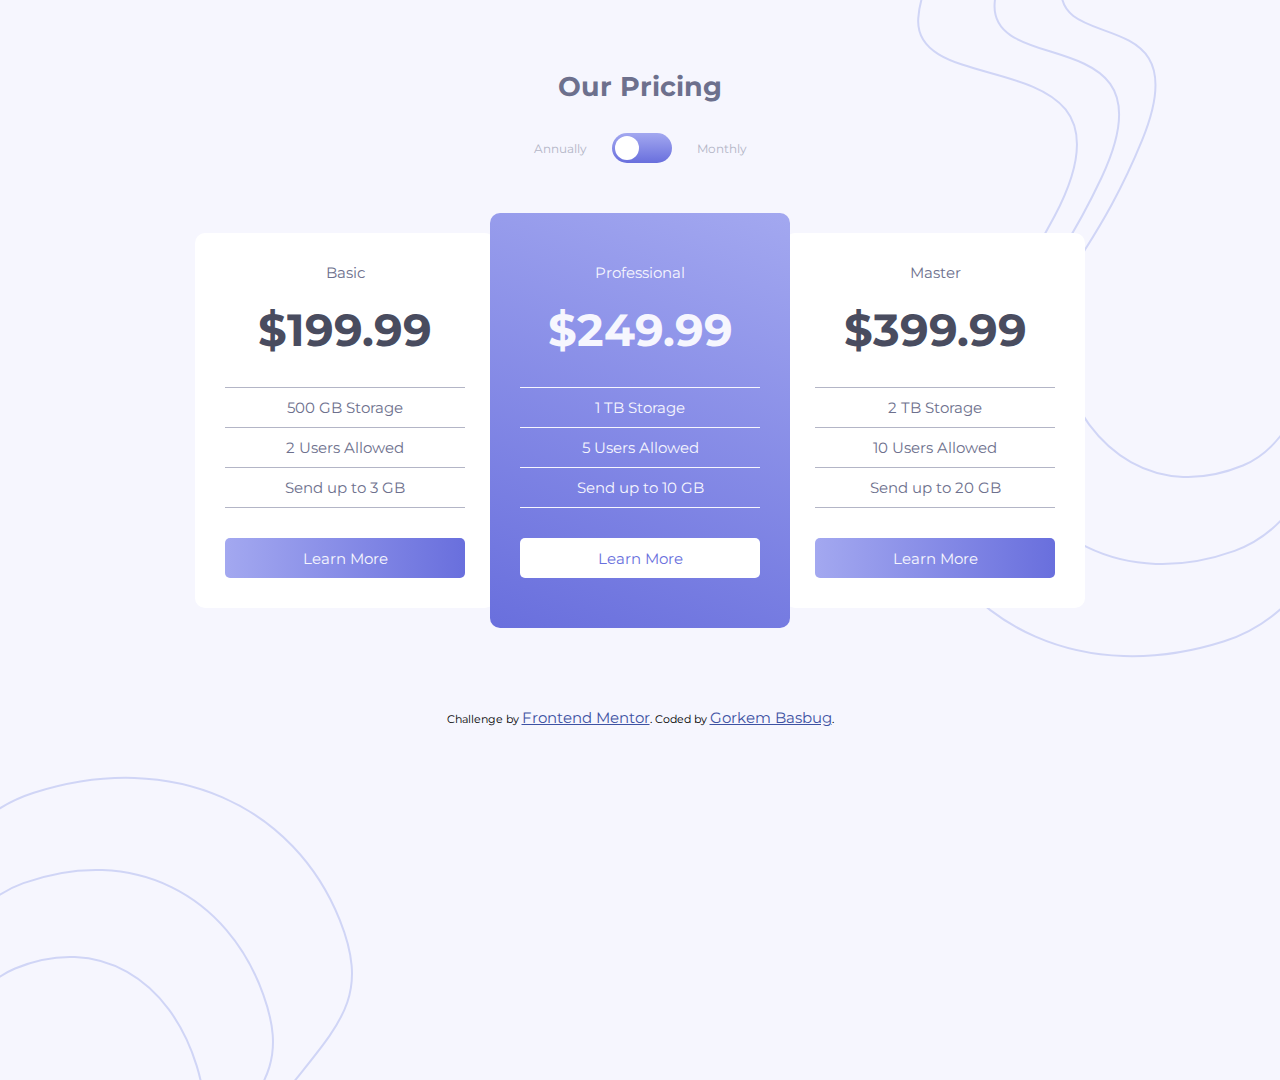
==== pricing-component-with-toggle-master/index.html @ eaf758b0 "completed" ====
<!DOCTYPE html>
<html lang="en">
<head>
  <meta charset="UTF-8">
  <meta name="viewport" content="width=device-width, initial-scale=1.0"> <!-- displays site properly based on user's device -->
  <link rel="preconnect" href="https://fonts.gstatic.com">
  <link href="https://fonts.googleapis.com/css2?family=Montserrat:ital,wght@1,700&display=swap" rel="stylesheet">
  <link rel="icon" type="image/png" sizes="32x32" href="./images/favicon-32x32.png">
  <link rel="stylesheet" href="./css/style.css">
  <title>Frontend Mentor | [Challenge Name Here]</title>

  <!-- Feel free to remove these styles or customise in your own stylesheet 👍 -->
  <style>
    .attribution { font-size: 11px; text-align: center; margin-top: 100px; }
    .attribution a { color: hsl(228, 45%, 44%); }
    
  </style>
</head>
<body>
  <main>
    <h1 class="title">Our Pricing</h1>
    <div class="bar">
      <span>Annually</span>
      <input onchange="myFunction()" type="checkbox" id="toggle">
      <label for="toggle"></label>
      <span>Monthly</span>
    </div>
    <div class="flex-grid">
      <article class="col">
        <span>Basic</span>
        <h1 id="basicPrice">$199.99</h1>
        <ul>
          <li>500 GB Storage</li>
          <li>2 Users Allowed</li>
          <li>Send up to 3 GB</li>
        </ul>
        <button>Learn More</button>
      </article>
      <article class="col">
        <span>Professional</span>
        <h1 id="proPrice">$249.99</h1>
        <ul>
          <li>1 TB Storage</li>
          <li>5 Users Allowed</li>
          <li>Send up to 10 GB</li>
        </ul>
        <button>Learn More</button>
      </article>

      <article class="col">
        <span>Master</span>
        <h1 id="masterPrice">$399.99</h1>
        <ul>
          <li>2 TB Storage</li>
          <li>10 Users Allowed</li>
          <li>Send up to 20 GB</li>
        </ul>
        <button>Learn More</button>
      </article>
    </div>
    <div class="attribution">
      Challenge by <a href="https://www.frontendmentor.io?ref=challenge" target="_blank">Frontend Mentor</a>. 
      Coded by <a href="https://www.frontendmentor.io/profile/gbasbu">Gorkem Basbug</a>.
    </div>
  </main>
  <script src="./js/script.js"></script>
</body>
</html>
---- pricing-component-with-toggle-master/css/style.css ----
* {
  margin: 0;
  padding: 0;
  -webkit-box-sizing: border-box;
          box-sizing: border-box;
  font-size: 15px;
  font-family: 'Montserrat', sans-serif;
}

body {
  min-height: 120vh;
  background-color: #f6f6fe;
  background-image: url(../images/bg-bottom.svg), url(../images/bg-top.svg);
  background-position: left bottom , right top;
  background-repeat: no-repeat;
  text-align: center;
  position: relative;
}

@media (max-width: 500px) {
  body {
    background: none;
    background-image: url(../images/bg-top.svg);
    background-position: 300px top;
    background-repeat: no-repeat;
    background-color: #f6f6fe;
  }
}

@media (max-width: 375px) {
  body {
    background-position: 200px top;
  }
}

main {
  width: 100%;
  height: 100%;
  position: absolute;
  left: 50%;
  top: 50%;
  -webkit-transform: translate(-50%, -50%);
          transform: translate(-50%, -50%);
}

main .title {
  font-size: 1.8rem;
  color: #6d708d;
  margin-bottom: 30px;
  margin-top: 70px;
}

.bar {
  display: -webkit-box;
  display: -ms-flexbox;
  display: flex;
  -webkit-box-align: center;
      -ms-flex-align: center;
          align-items: center;
  -webkit-box-pack: center;
      -ms-flex-pack: center;
          justify-content: center;
  margin-bottom: 70px;
}

.bar span {
  margin: 0 25px;
  color: #b3b5c6;
  font-size: .8rem;
}

.bar input[type=checkbox] {
  height: 0;
  width: 0;
  visibility: hidden;
}

.bar label {
  cursor: pointer;
  text-indent: -9999px;
  width: 60px;
  height: 30px;
  background: -webkit-gradient(linear, left top, left bottom, from(#a3a8f0), to(#696fdd));
  background: linear-gradient(180deg, #a3a8f0, #696fdd);
  display: inline-block;
  border-radius: 100px;
  position: relative;
}

.bar label:hover {
  opacity: .4;
}

.bar label:after {
  content: '';
  position: absolute;
  top: 3px;
  left: 3px;
  width: 24px;
  height: 24px;
  background: #fff;
  border-radius: 90px;
  -webkit-transition: 0.3s;
  transition: 0.3s;
}

.bar input:checked + label {
  background: -webkit-gradient(linear, left top, left bottom, from(#a3a8f0), to(#696fdd));
  background: linear-gradient(180deg, #a3a8f0, #696fdd);
}

.bar input:checked + label:after {
  left: calc(100% - 3px);
  -webkit-transform: translateX(-100%);
          transform: translateX(-100%);
}

.flex-grid {
  display: block;
}

@media (min-width: 768px) {
  .flex-grid {
    display: -webkit-box;
    display: -ms-flexbox;
    display: flex;
    -webkit-box-pack: center;
        -ms-flex-pack: center;
            justify-content: center;
    -ms-flex-wrap: wrap;
        flex-wrap: wrap;
    position: relative;
  }
}

.flex-grid .col {
  width: 90%;
  background-color: white;
  padding: 60px 30px;
  margin: 0 auto;
  border-radius: 10px;
  margin-bottom: 30px;
}

@media (min-width: 768px) {
  .flex-grid .col {
    width: 300px;
    margin: 0;
    padding: 30px;
  }
}

.flex-grid .col span {
  color: #6d708d;
}

.flex-grid .col h1 {
  font-size: 3rem;
  color: #494c5f;
  margin-top: 20px;
}

.flex-grid .col ul {
  list-style: none;
  color: #6d708d;
  margin: 30px 0;
}

.flex-grid .col ul li {
  padding: 10px 0;
}

.flex-grid .col ul li:nth-child(1) {
  border-top: 1px solid #b3b5c6;
  border-bottom: 1px solid #b3b5c6;
}

.flex-grid .col ul li:nth-child(3) {
  border-top: 1px solid #b3b5c6;
  border-bottom: 1px solid #b3b5c6;
}

.flex-grid .col button {
  width: 100%;
  height: 40px;
  background: -webkit-gradient(linear, left top, right top, from(#a3a8f0), to(#696fdd));
  background: linear-gradient(90deg, #a3a8f0, #696fdd);
  border: none;
  cursor: pointer;
  border-radius: 5px;
  color: #f6f6fe;
}

.flex-grid .col button:hover {
  background: transparent;
  color: #696fdd;
  border: 1px solid #b3b5c6;
}

@media (min-width: 768px) {
  .flex-grid .col:nth-child(3) {
    margin-left: 290px;
  }
}

.flex-grid .col:nth-child(2) {
  background: linear-gradient(200deg, #a3a8f0, #696fdd);
}

@media (min-width: 768px) {
  .flex-grid .col:nth-child(2) {
    position: absolute;
    padding: 50px 30px;
    margin-top: -20px;
  }
}

.flex-grid .col:nth-child(2) span {
  color: #f6f6fe;
}

.flex-grid .col:nth-child(2) ul {
  color: #f6f6fe;
}

.flex-grid .col:nth-child(2) ul li {
  border-color: #f6f6fe;
}

.flex-grid .col:nth-child(2) h1 {
  color: #f6f6fe;
}

.flex-grid .col:nth-child(2) button {
  background: white;
  color: #696fdd;
}

.flex-grid .col:nth-child(2) button:hover {
  background: transparent;
  color: #f6f6fe;
  border: 1px solid #f6f6fe;
}
/*# sourceMappingURL=style.css.map */
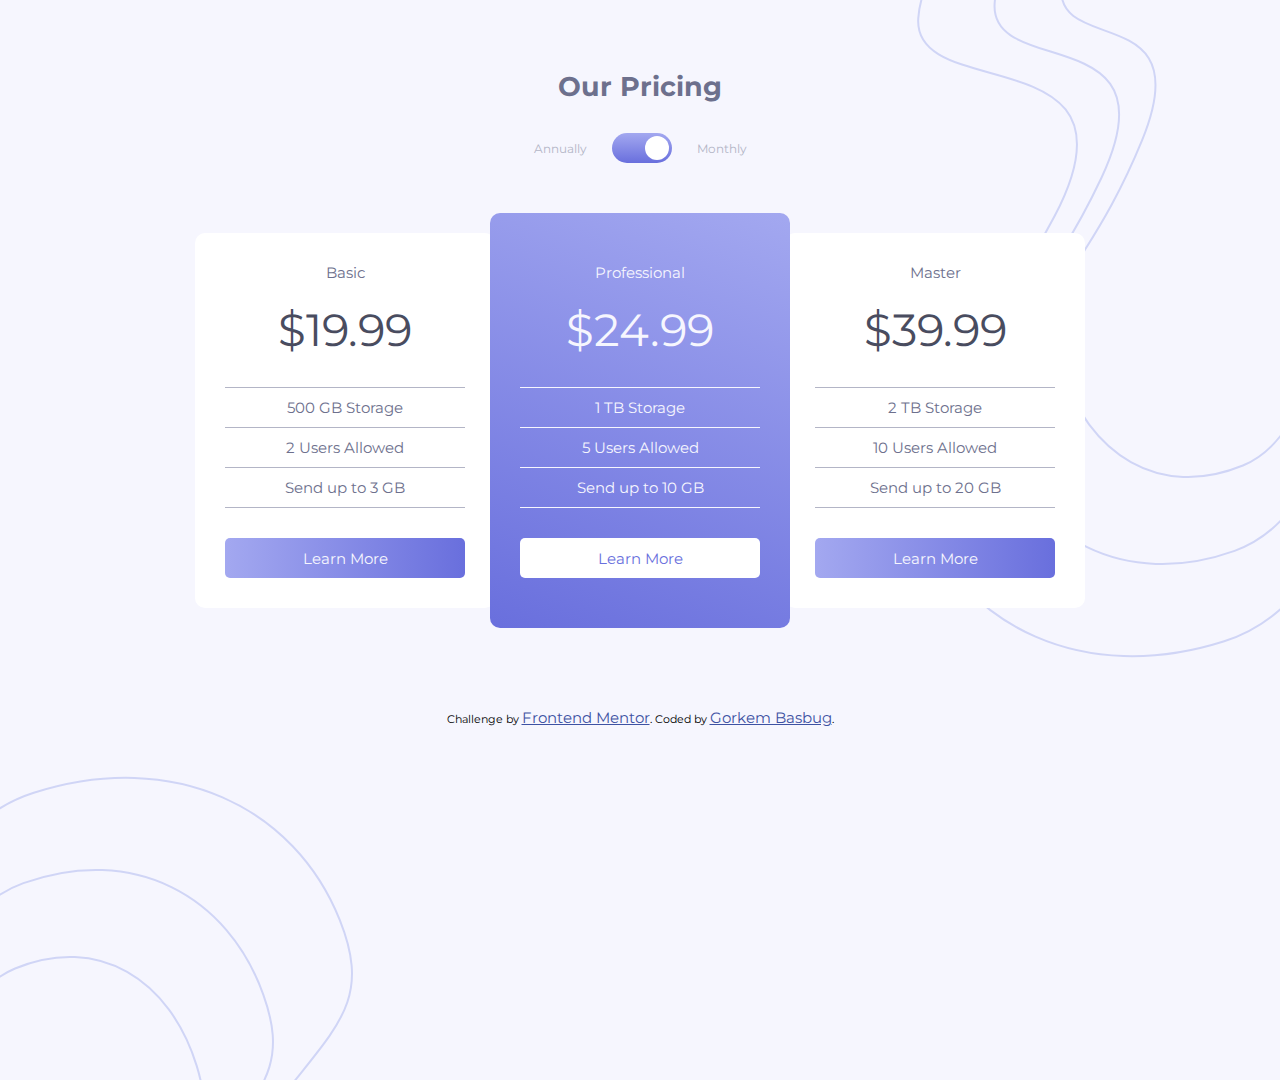
==== commit 9d1a77fa: "fixed html issues" ====
--- a/pricing-component-with-toggle-master/index.html
+++ b/pricing-component-with-toggle-master/index.html
@@ -21,14 +21,14 @@
     <h1 class="title">Our Pricing</h1>
     <div class="bar">
       <span>Annually</span>
-      <input onchange="myFunction()" type="checkbox" id="toggle">
+      <input checked onchange="myFunction()" type="checkbox" id="toggle">
       <label for="toggle"></label>
       <span>Monthly</span>
     </div>
     <div class="flex-grid">
       <article class="col">
-        <span>Basic</span>
-        <h1 id="basicPrice">$199.99</h1>
+        <span>Basic</span><br>
+        <span class="price" id="basicPrice">$19.99</span>
         <ul>
           <li>500 GB Storage</li>
           <li>2 Users Allowed</li>
@@ -38,7 +38,7 @@
       </article>
       <article class="col">
         <span>Professional</span>
-        <h1 id="proPrice">$249.99</h1>
+        <span class="price" id="proPrice">$24.99</span>
         <ul>
           <li>1 TB Storage</li>
           <li>5 Users Allowed</li>
@@ -48,8 +48,8 @@
       </article>
 
       <article class="col">
-        <span>Master</span>
-        <h1 id="masterPrice">$399.99</h1>
+        <span>Master</span><br>
+        <span class="price" id="masterPrice">$39.99</span>
         <ul>
           <li>2 TB Storage</li>
           <li>10 Users Allowed</li>
--- a/pricing-component-with-toggle-master/css/style.css
+++ b/pricing-component-with-toggle-master/css/style.css
@@ -154,7 +154,8 @@
   color: #6d708d;
 }
 
-.flex-grid .col h1 {
+.flex-grid .col .price {
+  display: inline-block;
   font-size: 3rem;
   color: #494c5f;
   margin-top: 20px;
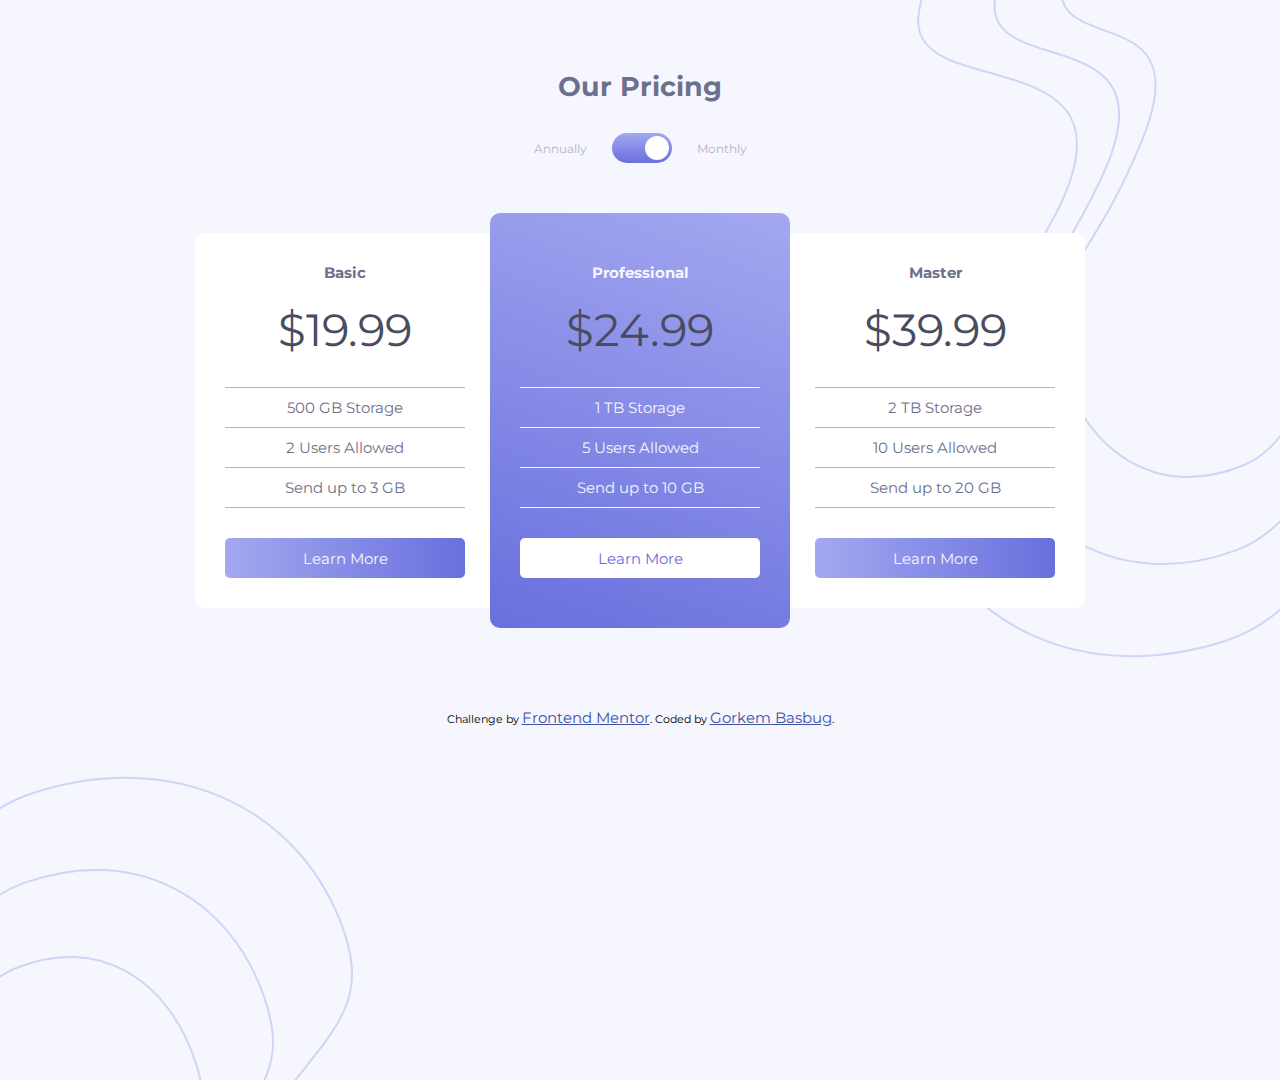
==== commit 123daf67: "fixed semantic tag" ====
--- a/pricing-component-with-toggle-master/index.html
+++ b/pricing-component-with-toggle-master/index.html
@@ -27,7 +27,7 @@
     </div>
     <div class="flex-grid">
       <article class="col">
-        <span>Basic</span><br>
+        <h2>Basic</h2>
         <span class="price" id="basicPrice">$19.99</span>
         <ul>
           <li>500 GB Storage</li>
@@ -37,7 +37,7 @@
         <button>Learn More</button>
       </article>
       <article class="col">
-        <span>Professional</span>
+        <h2>Professional</h2>
         <span class="price" id="proPrice">$24.99</span>
         <ul>
           <li>1 TB Storage</li>
@@ -48,7 +48,7 @@
       </article>
 
       <article class="col">
-        <span>Master</span><br>
+        <h2>Master</h2>
         <span class="price" id="masterPrice">$39.99</span>
         <ul>
           <li>2 TB Storage</li>
--- a/pricing-component-with-toggle-master/css/style.css
+++ b/pricing-component-with-toggle-master/css/style.css
@@ -150,7 +150,7 @@
   }
 }
 
-.flex-grid .col span {
+.flex-grid .col h2 {
   color: #6d708d;
 }
 
@@ -216,7 +216,7 @@
   }
 }
 
-.flex-grid .col:nth-child(2) span {
+.flex-grid .col:nth-child(2) h2 {
   color: #f6f6fe;
 }
 
